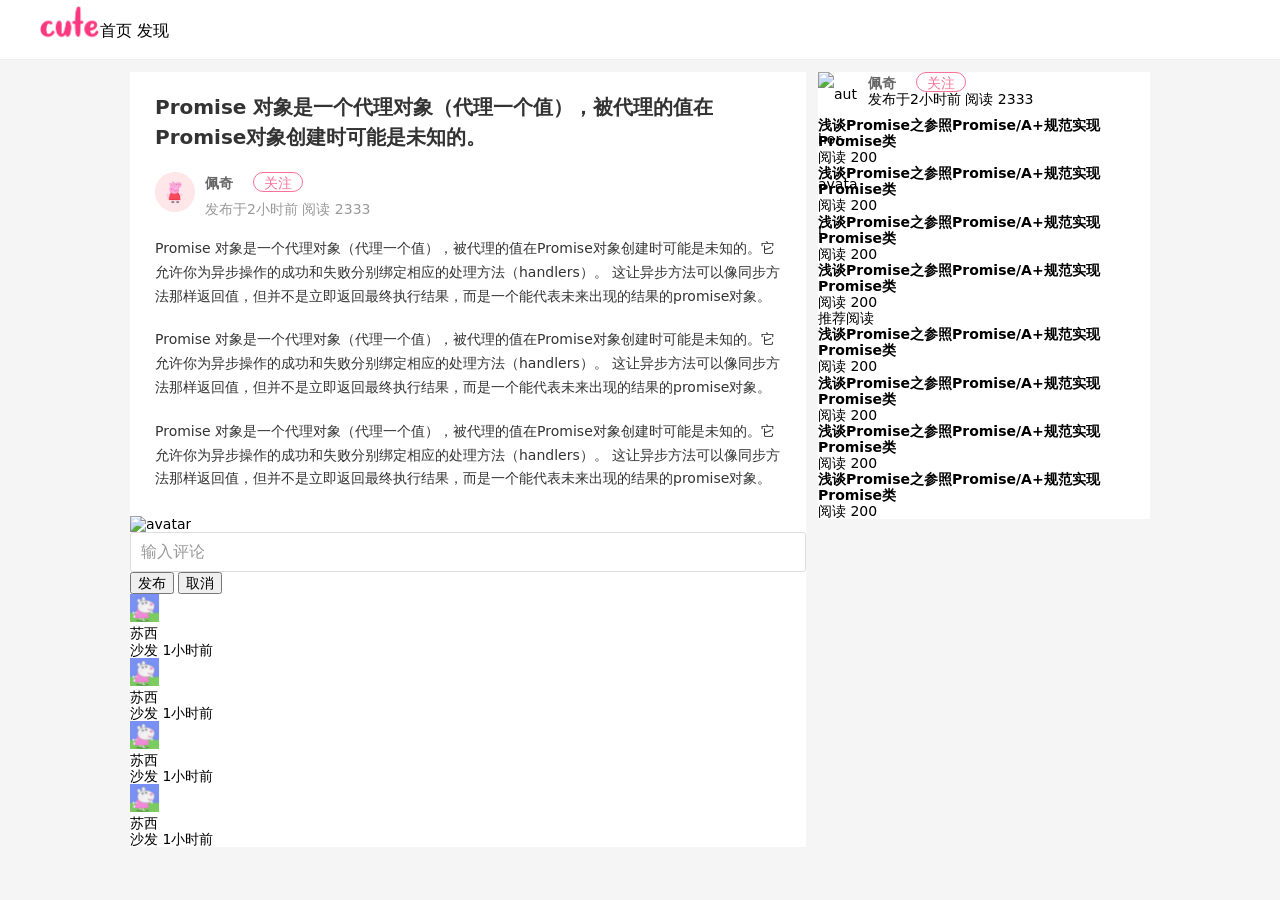
==== frontend/cute-blog-vanillajs/article.html @ 1e498a53 "feature: page article detail" ====
<!DOCTYPE html>
<html lang="zh-CN">

<head>
    <meta charset="UTF-8">
    <meta name="viewport" content="width=device-width, initial-scale=1.0">
    <title>文章详情</title>
    <link rel="stylesheet" href="./font/iconfont.css">
    <link rel="stylesheet" href="./styles/common/common.css">
    <link rel="stylesheet" href="./styles/common/normalize.css">
    <link rel="stylesheet" href="./styles/pages/article.css">
</head>

<body>
    <div class="page-wrapper page-article-detail">
        <div class="top-nav">
            <img class="logo" src="./images/logo.png" alt="logo">
            <div class="nav-wrapper">
                <div class="nav-item nav-item_active">首页</div>
                <div class="nav-item">发现</div>
            </div>
        </div>
        <div class="main-wrapper">
            <main class="section-main">
                <article class="section-wrapper section-article">
                    <h1 class="article-title">Promise 对象是一个代理对象（代理一个值），被代理的值在Promise对象创建时可能是未知的。</h1>
                    <div class="author-wrapper">
                        <div class="img-wrapper">
                            <img class="author-avatar" src="./images/avatar-peppa.png" alt="author-avatar">
                        </div>
                        <div class="info-wrapper">
                            <div class="row">
                                <span class="name">佩奇</span>
                                <button class="btn-follow">关注</button>
                            </div>
                            <div class="row row-time">
                                <span class="time">发布于2小时前</span>
                                <span class="read-num">阅读 2333</span>
                            </div>
                        </div>
                    </div>
                    <div class="article-content">
                        <p>Promise 对象是一个代理对象（代理一个值），被代理的值在Promise对象创建时可能是未知的。它允许你为异步操作的成功和失败分别绑定相应的处理方法（handlers）。
                            这让异步方法可以像同步方法那样返回值，但并不是立即返回最终执行结果，而是一个能代表未来出现的结果的promise对象。</p>
                        <p>Promise 对象是一个代理对象（代理一个值），被代理的值在Promise对象创建时可能是未知的。它允许你为异步操作的成功和失败分别绑定相应的处理方法（handlers）。
                            这让异步方法可以像同步方法那样返回值，但并不是立即返回最终执行结果，而是一个能代表未来出现的结果的promise对象。</p>
                        <p>Promise 对象是一个代理对象（代理一个值），被代理的值在Promise对象创建时可能是未知的。它允许你为异步操作的成功和失败分别绑定相应的处理方法（handlers）。
                            这让异步方法可以像同步方法那样返回值，但并不是立即返回最终执行结果，而是一个能代表未来出现的结果的promise对象。</p>
                    </div>
                </article>
                <div class="section-wrapper section-comment">
                    <div class="row">
                        <div class="avatar-wrapper">
                            <img src="" alt="avatar">
                        </div>
                        <input type="textarea" placeholder="输入评论">
                    </div>
                    <div class="row-btn">
                        <button class="cute-btn-small">发布</button>
                        <button class="cute-btn-small">取消</button>
                    </div>
                    <div class="comment-list">
                        <div class="comment-item">
                            <img src="./images/avatar-suxi.png" alt="avatar">
                            <div class="comment-main">
                                <div class="row row-name">苏西</div>
                                <div class="row row-time">沙发 1小时前</div>
                                <div class="row row-content"></div>
                            </div>
                        </div>
                        <div class="comment-item">
                            <img src="./images/avatar-suxi.png" alt="avatar">
                            <div class="comment-main">
                                <div class="row row-name">苏西</div>
                                <div class="row row-time">沙发 1小时前</div>
                                <div class="row row-content"></div>
                            </div>
                        </div>
                        <div class="comment-item">
                            <img src="./images/avatar-suxi.png" alt="avatar">
                            <div class="comment-main">
                                <div class="row row-name">苏西</div>
                                <div class="row row-time">沙发 1小时前</div>
                                <div class="row row-content"></div>
                            </div>
                        </div>
                        <div class="comment-item">
                            <img src="./images/avatar-suxi.png" alt="avatar">
                            <div class="comment-main">
                                <div class="row row-name">苏西</div>
                                <div class="row row-time">沙发 1小时前</div>
                                <div class="row row-content"></div>
                            </div>
                        </div>
                    </div>
                </div>
            </main>
            <aside class="my-aside">
                <div class="section-wrapper section-aside">
                    <div class="author-wrapper">
                        <div class="img-wrapper">
                            <img src="" alt="author-avatar">
                        </div>
                        <div class="info-wrapper">
                            <div class="row">
                                <span class="name">佩奇</span>
                                <button class="btn-follow">关注</button>
                            </div>
                            <div class="row">
                                <span class="time">发布于2小时前</span>
                                <span class="read-num">阅读 2333</span>
                            </div>
                        </div>
                    </div>
                    <div class="recommend-list">
                        <div class="recommend-item">
                            <h4>浅谈Promise之参照Promise/A+规范实现Promise类</h4>
                            <span>阅读 200</span>
                        </div>
                        <div class="recommend-item">
                            <h4>浅谈Promise之参照Promise/A+规范实现Promise类</h4>
                            <span>阅读 200</span>
                        </div>
                        <div class="recommend-item">
                            <h4>浅谈Promise之参照Promise/A+规范实现Promise类</h4>
                            <span>阅读 200</span>
                        </div>
                        <div class="recommend-item">
                            <h4>浅谈Promise之参照Promise/A+规范实现Promise类</h4>
                            <span>阅读 200</span>
                        </div>
                    </div>
                </div>
                <div class="section-wrapper section-aside">
                    <div class="section-title">推荐阅读</div>
                    <div class="recommend-list">
                        <div class="recommend-item">
                            <h4>浅谈Promise之参照Promise/A+规范实现Promise类</h4>
                            <span>阅读 200</span>
                        </div>
                        <div class="recommend-item">
                            <h4>浅谈Promise之参照Promise/A+规范实现Promise类</h4>
                            <span>阅读 200</span>
                        </div>
                        <div class="recommend-item">
                            <h4>浅谈Promise之参照Promise/A+规范实现Promise类</h4>
                            <span>阅读 200</span>
                        </div>
                        <div class="recommend-item">
                            <h4>浅谈Promise之参照Promise/A+规范实现Promise类</h4>
                            <span>阅读 200</span>
                        </div>
                    </div>
                </div>
            </aside>
        </div>
    </div>
</body>

</html>
---- frontend/cute-blog-vanillajs/font/iconfont.css ----
@font-face {font-family: "iconfont";
  src: url('iconfont.eot?t=1605889307815'); /* IE9 */
  src: url('iconfont.eot?t=1605889307815#iefix') format('embedded-opentype'), /* IE6-IE8 */
  url('[data-uri]') format('woff2'),
  url('iconfont.woff?t=1605889307815') format('woff'),
  url('iconfont.ttf?t=1605889307815') format('truetype'), /* chrome, firefox, opera, Safari, Android, iOS 4.2+ */
  url('iconfont.svg?t=1605889307815#iconfont') format('svg'); /* iOS 4.1- */
}

.iconfont {
  font-family: "iconfont" !important;
  font-size: 16px;
  font-style: normal;
  -webkit-font-smoothing: antialiased;
  -moz-osx-font-smoothing: grayscale;
}

.icon-auto:before {
  content: "\e6eb";
}

.icon-all:before {
  content: "\e6ef";
}

.icon-bussiness-man:before {
  content: "\e6f0";
}

.icon-component:before {
  content: "\e6f2";
}

.icon-code:before {
  content: "\e6f3";
}

.icon-copy:before {
  content: "\e6f4";
}

.icon-dollar:before {
  content: "\e6f5";
}

.icon-history:before {
  content: "\e6f8";
}

.icon-editor:before {
  content: "\e6f6";
}

.icon-data:before {
  content: "\e6f9";
}

.icon-gift:before {
  content: "\e6fa";
}

.icon-integral:before {
  content: "\e6fb";
}

.icon-nav-list:before {
  content: "\e6fd";
}

.icon-pic:before {
  content: "\e6ff";
}

.icon-Notvisible:before {
  content: "\e6fe";
}

.icon-play:before {
  content: "\e701";
}

.icon-rising:before {
  content: "\e703";
}

.icon-QRcode:before {
  content: "\e704";
}

.icon-rmb:before {
  content: "\e705";
}

.icon-similar-product:before {
  content: "\e707";
}

.icon-Exportservices:before {
  content: "\e702";
}

.icon-sendinquiry:before {
  content: "\e70d";
}

.icon-all-fill:before {
  content: "\e718";
}

.icon-favorites-fill:before {
  content: "\e721";
}

.icon-integral-fill:before {
  content: "\e726";
}

.icon-namecard-fill:before {
  content: "\e72a";
}

.icon-pic-fill:before {
  content: "\e72e";
}

.icon-play-fill:before {
  content: "\e72f";
}

.icon-prompt-fill:before {
  content: "\e730";
}

.icon-stop-fill:before {
  content: "\e738";
}

.icon-column:before {
  content: "\e741";
}

.icon-add-account:before {
  content: "\e742";
}

.icon-column1:before {
  content: "\e743";
}

.icon-add:before {
  content: "\e744";
}

.icon-agriculture:before {
  content: "\e745";
}

.icon-years:before {
  content: "\e746";
}

.icon-add-cart:before {
  content: "\e747";
}

.icon-arrow-right:before {
  content: "\e748";
}

.icon-arrow-left:before {
  content: "\e749";
}

.icon-apparel:before {
  content: "\e74a";
}

.icon-all1:before {
  content: "\e74b";
}

.icon-arrow-up:before {
  content: "\e74c";
}

.icon-ascending:before {
  content: "\e74d";
}

.icon-ashbin:before {
  content: "\e74e";
}

.icon-atm:before {
  content: "\e74f";
}

.icon-bad:before {
  content: "\e750";
}

.icon-attachent:before {
  content: "\e751";
}

.icon-browse:before {
  content: "\e752";
}

.icon-beauty:before {
  content: "\e753";
}

.icon-atm-away:before {
  content: "\e754";
}

.icon-assessed-badge:before {
  content: "\e755";
}

.icon-auto1:before {
  content: "\e756";
}

.icon-bags:before {
  content: "\e757";
}

.icon-calendar:before {
  content: "\e758";
}

.icon-cart-full:before {
  content: "\e759";
}

.icon-calculator:before {
  content: "\e75a";
}

.icon-cameraswitching:before {
  content: "\e75b";
}

.icon-cecurity-protection:before {
  content: "\e75c";
}

.icon-category:before {
  content: "\e75d";
}

.icon-close:before {
  content: "\e75e";
}

.icon-certified-supplier:before {
  content: "\e75f";
}

.icon-cart-Empty:before {
  content: "\e760";
}

.icon-code1:before {
  content: "\e761";
}

.icon-color:before {
  content: "\e762";
}

.icon-conditions:before {
  content: "\e763";
}

.icon-confirm:before {
  content: "\e764";
}

.icon-company:before {
  content: "\e765";
}

.icon-ali-clould:before {
  content: "\e766";
}

.icon-copy1:before {
  content: "\e767";
}

.icon-credit-level:before {
  content: "\e768";
}

.icon-coupons:before {
  content: "\e769";
}

.icon-connections:before {
  content: "\e76a";
}

.icon-cry:before {
  content: "\e76b";
}

.icon-costoms-alearance:before {
  content: "\e76c";
}

.icon-clock:before {
  content: "\e76d";
}

.icon-CurrencyConverter:before {
  content: "\e76e";
}

.icon-cut:before {
  content: "\e76f";
}

.icon-data1:before {
  content: "\e770";
}

.icon-Customermanagement:before {
  content: "\e771";
}

.icon-descending:before {
  content: "\e772";
}

.icon-double-arro-right:before {
  content: "\e773";
}

.icon-customization:before {
  content: "\e774";
}

.icon-double-arrow-left:before {
  content: "\e775";
}

.icon-discount:before {
  content: "\e776";
}

.icon-download:before {
  content: "\e777";
}

.icon-dollar1:before {
  content: "\e778";
}

.icon-default-template:before {
  content: "\e779";
}

.icon-editor1:before {
  content: "\e77a";
}

.icon-eletrical:before {
  content: "\e77b";
}

.icon-electronics:before {
  content: "\e77c";
}

.icon-etrical-equipm:before {
  content: "\e77d";
}

.icon-ellipsis:before {
  content: "\e77e";
}

.icon-email:before {
  content: "\e77f";
}

.icon-falling:before {
  content: "\e780";
}

.icon-earth:before {
  content: "\e781";
}

.icon-filter:before {
  content: "\e782";
}

.icon-furniture:before {
  content: "\e783";
}

.icon-folder:before {
  content: "\e784";
}

.icon-feeds:before {
  content: "\e785";
}

.icon-history1:before {
  content: "\e786";
}

.icon-hardware:before {
  content: "\e787";
}

.icon-help:before {
  content: "\e788";
}

.icon-good:before {
  content: "\e789";
}

.icon-Householdappliances:before {
  content: "\e78a";
}

.icon-gift1:before {
  content: "\e78b";
}

.icon-form:before {
  content: "\e78c";
}

.icon-image-text:before {
  content: "\e78d";
}

.icon-hot:before {
  content: "\e78e";
}

.icon-inspection:before {
  content: "\e78f";
}

.icon-leftbutton:before {
  content: "\e790";
}

.icon-jewelry:before {
  content: "\e791";
}

.icon-ipad:before {
  content: "\e792";
}

.icon-leftarrow:before {
  content: "\e793";
}

.icon-integral1:before {
  content: "\e794";
}

.icon-kitchen:before {
  content: "\e795";
}

.icon-inquiry-template:before {
  content: "\e796";
}

.icon-link:before {
  content: "\e797";
}

.icon-libra:before {
  content: "\e798";
}

.icon-loading:before {
  content: "\e799";
}

.icon-listing-content:before {
  content: "\e79a";
}

.icon-lights:before {
  content: "\e79b";
}

.icon-logistics-icon:before {
  content: "\e79c";
}

.icon-messagecenter:before {
  content: "\e79d";
}

.icon-mobile-phone:before {
  content: "\e79e";
}

.icon-manage-order:before {
  content: "\e79f";
}

.icon-move:before {
  content: "\e7a0";
}

.icon-Moneymanagement:before {
  content: "\e7a1";
}

.icon-namecard:before {
  content: "\e7a2";
}

.icon-map:before {
  content: "\e7a3";
}

.icon-Newuserzone:before {
  content: "\e7a4";
}

.icon-multi-language:before {
  content: "\e7a5";
}

.icon-office:before {
  content: "\e7a6";
}

.icon-notice:before {
  content: "\e7a7";
}

.icon-ontimeshipment:before {
  content: "\e7a8";
}

.icon-office-supplies:before {
  content: "\e7a9";
}

.icon-password:before {
  content: "\e7aa";
}

.icon-Notvisible1:before {
  content: "\e7ab";
}

.icon-operation:before {
  content: "\e7ac";
}

.icon-packaging:before {
  content: "\e7ad";
}

.icon-online-tracking:before {
  content: "\e7ae";
}

.icon-packing-labeling:before {
  content: "\e7af";
}

.icon-phone:before {
  content: "\e7b0";
}

.icon-pic1:before {
  content: "\e7b1";
}

.icon-pin:before {
  content: "\e7b2";
}

.icon-play1:before {
  content: "\e7b3";
}

.icon-logistic-logo:before {
  content: "\e7b4";
}

.icon-print:before {
  content: "\e7b5";
}

.icon-product:before {
  content: "\e7b6";
}

.icon-machinery:before {
  content: "\e7b7";
}

.icon-process:before {
  content: "\e7b8";
}

.icon-prompt:before {
  content: "\e7b9";
}

.icon-QRcode1:before {
  content: "\e7ba";
}

.icon-reeor:before {
  content: "\e7bb";
}

.icon-reduce:before {
  content: "\e7bc";
}

.icon-Non-staplefood:before {
  content: "\e7bd";
}

.icon-rejected-order:before {
  content: "\e7be";
}

.icon-resonserate:before {
  content: "\e7bf";
}

.icon-remind:before {
  content: "\e7c0";
}

.icon-responsetime:before {
  content: "\e7c1";
}

.icon-return:before {
  content: "\e7c2";
}

.icon-paylater:before {
  content: "\e7c3";
}

.icon-rising1:before {
  content: "\e7c4";
}

.icon-Rightarrow:before {
  content: "\e7c5";
}

.icon-rmb1:before {
  content: "\e7c6";
}

.icon-RFQ-logo:before {
  content: "\e7c7";
}

.icon-save:before {
  content: "\e7c8";
}

.icon-scanning:before {
  content: "\e7c9";
}

.icon-security:before {
  content: "\e7ca";
}

.icon-salescenter:before {
  content: "\e7cb";
}

.icon-seleted:before {
  content: "\e7cc";
}

.icon-searchcart:before {
  content: "\e7cd";
}

.icon-raw:before {
  content: "\e7ce";
}

.icon-service:before {
  content: "\e7cf";
}

.icon-share:before {
  content: "\e7d0";
}

.icon-signboard:before {
  content: "\e7d1";
}

.icon-shuffling-banner:before {
  content: "\e7d2";
}

.icon-Rightbutton:before {
  content: "\e7d3";
}

.icon-sorting:before {
  content: "\e7d4";
}

.icon-sound-Mute:before {
  content: "\e7d5";
}

.icon-Similarproducts:before {
  content: "\e7d6";
}

.icon-sound-filling:before {
  content: "\e7d7";
}

.icon-suggest:before {
  content: "\e7d8";
}

.icon-stop:before {
  content: "\e7d9";
}

.icon-success:before {
  content: "\e7da";
}

.icon-supplier-features:before {
  content: "\e7db";
}

.icon-switch:before {
  content: "\e7dc";
}

.icon-survey:before {
  content: "\e7dd";
}

.icon-template:before {
  content: "\e7de";
}

.icon-text:before {
  content: "\e7df";
}

.icon-suspended:before {
  content: "\e7e0";
}

.icon-task-management:before {
  content: "\e7e1";
}

.icon-tool:before {
  content: "\e7e2";
}

.icon-Top:before {
  content: "\e7e3";
}

.icon-smile:before {
  content: "\e7e4";
}

.icon-textile-products:before {
  content: "\e7e5";
}

.icon-tradealert:before {
  content: "\e7e6";
}

.icon-topsales:before {
  content: "\e7e7";
}

.icon-tradingvolume:before {
  content: "\e7e8";
}

.icon-training:before {
  content: "\e7e9";
}

.icon-upload:before {
  content: "\e7ea";
}

.icon-RFQ-word:before {
  content: "\e7eb";
}

.icon-viewlarger:before {
  content: "\e7ec";
}

.icon-viewgallery:before {
  content: "\e7ed";
}

.icon-vehivles:before {
  content: "\e7ee";
}

.icon-trust:before {
  content: "\e7ef";
}

.icon-warning:before {
  content: "\e7f0";
}

.icon-warehouse:before {
  content: "\e7f1";
}

.icon-shoes:before {
  content: "\e7f2";
}

.icon-video:before {
  content: "\e7f3";
}

.icon-viewlist:before {
  content: "\e7f4";
}

.icon-set:before {
  content: "\e7f5";
}

.icon-store:before {
  content: "\e7f6";
}

.icon-tool-hardware:before {
  content: "\e7f7";
}

.icon-vs:before {
  content: "\e7f8";
}

.icon-toy:before {
  content: "\e7f9";
}

.icon-sport:before {
  content: "\e7fa";
}

.icon-creditcard:before {
  content: "\e7fb";
}

.icon-contacts:before {
  content: "\e7fc";
}

.icon-checkstand:before {
  content: "\e7fd";
}

.icon-aviation:before {
  content: "\e7fe";
}

.icon-Daytimemode:before {
  content: "\e7ff";
}

.icon-infantmom:before {
  content: "\e800";
}

.icon-discounts:before {
  content: "\e801";
}

.icon-invoice:before {
  content: "\e802";
}

.icon-insurance:before {
  content: "\e803";
}

.icon-nightmode:before {
  content: "\e804";
}

.icon-usercenter:before {
  content: "\e805";
}

.icon-unlock:before {
  content: "\e806";
}

.icon-vip:before {
  content: "\e807";
}

.icon-wallet:before {
  content: "\e808";
}

.icon-landtransportation:before {
  content: "\e809";
}

.icon-voice:before {
  content: "\e80a";
}

.icon-exchangerate:before {
  content: "\e80b";
}

.icon-contacts-fill:before {
  content: "\e80c";
}

.icon-add-account1:before {
  content: "\e80d";
}

.icon-years-fill:before {
  content: "\e80e";
}

.icon-add-cart-fill:before {
  content: "\e80f";
}

.icon-add-fill:before {
  content: "\e810";
}

.icon-all-fill1:before {
  content: "\e811";
}

.icon-ashbin-fill:before {
  content: "\e812";
}

.icon-calendar-fill:before {
  content: "\e813";
}

.icon-bad-fill:before {
  content: "\e814";
}

.icon-bussiness-man-fill:before {
  content: "\e815";
}

.icon-atm-fill:before {
  content: "\e816";
}

.icon-cart-full-fill:before {
  content: "\e817";
}

.icon-cart-Empty-fill:before {
  content: "\e818";
}

.icon-cameraswitching-fill:before {
  content: "\e819";
}

.icon-atm-away-fill:before {
  content: "\e81a";
}

.icon-certified-supplier-fill:before {
  content: "\e81b";
}

.icon-calculator-fill:before {
  content: "\e81c";
}

.icon-clock-fill:before {
  content: "\e81d";
}

.icon-ali-clould-fill:before {
  content: "\e81e";
}

.icon-color-fill:before {
  content: "\e81f";
}

.icon-coupons-fill:before {
  content: "\e820";
}

.icon-cecurity-protection-fill:before {
  content: "\e821";
}

.icon-credit-level-fill:before {
  content: "\e822";
}

.icon-default-template-fill:before {
  content: "\e823";
}

.icon-CurrencyConverter-fill:before {
  content: "\e824";
}

.icon-Customermanagement-fill:before {
  content: "\e825";
}

.icon-discounts-fill:before {
  content: "\e826";
}

.icon-Daytimemode-fill:before {
  content: "\e827";
}

.icon-exl-fill:before {
  content: "\e828";
}

.icon-cry-fill:before {
  content: "\e829";
}

.icon-email-fill:before {
  content: "\e82a";
}

.icon-filter-fill:before {
  content: "\e82b";
}

.icon-folder-fill:before {
  content: "\e82c";
}

.icon-feeds-fill:before {
  content: "\e82d";
}

.icon-gold-supplie-fill:before {
  content: "\e82e";
}

.icon-form-fill:before {
  content: "\e82f";
}

.icon-camera-fill:before {
  content: "\e830";
}

.icon-good-fill:before {
  content: "\e831";
}

.icon-image-text-fill:before {
  content: "\e832";
}

.icon-inspection-fill:before {
  content: "\e833";
}

.icon-hot-fill:before {
  content: "\e834";
}

.icon-company-fill:before {
  content: "\e835";
}

.icon-discount-fill:before {
  content: "\e836";
}

.icon-insurance-fill:before {
  content: "\e837";
}

.icon-inquiry-template-fill:before {
  content: "\e838";
}

.icon-leftbutton-fill:before {
  content: "\e839";
}

.icon-integral-fill1:before {
  content: "\e83a";
}

.icon-help1:before {
  content: "\e83b";
}

.icon-listing-content-fill:before {
  content: "\e83c";
}

.icon-logistic-logo-fill:before {
  content: "\e83d";
}

.icon-Moneymanagement-fill:before {
  content: "\e83e";
}

.icon-manage-order-fill:before {
  content: "\e83f";
}

.icon-multi-language-fill:before {
  content: "\e840";
}

.icon-logistics-icon-fill:before {
  content: "\e841";
}

.icon-Newuserzone-fill:before {
  content: "\e842";
}

.icon-nightmode-fill:before {
  content: "\e843";
}

.icon-office-supplies-fill:before {
  content: "\e844";
}

.icon-notice-fill:before {
  content: "\e845";
}

.icon-mute:before {
  content: "\e846";
}

.icon-order-fill:before {
  content: "\e847";
}

.icon-password1:before {
  content: "\e848";
}

.icon-map1:before {
  content: "\e849";
}

.icon-paylater-fill:before {
  content: "\e84a";
}

.icon-phone-fill:before {
  content: "\e84b";
}

.icon-online-tracking-fill:before {
  content: "\e84c";
}

.icon-play-fill1:before {
  content: "\e84d";
}

.icon-pdf-fill:before {
  content: "\e84e";
}

.icon-phone1:before {
  content: "\e84f";
}

.icon-pin-fill:before {
  content: "\e850";
}

.icon-product-fill:before {
  content: "\e851";
}

.icon-rankinglist-fill:before {
  content: "\e852";
}

.icon-reduce-fill:before {
  content: "\e853";
}

.icon-reeor-fill:before {
  content: "\e854";
}

.icon-pic-fill1:before {
  content: "\e855";
}

.icon-rankinglist:before {
  content: "\e856";
}

.icon-product1:before {
  content: "\e857";
}

.icon-prompt-fill1:before {
  content: "\e858";
}

.icon-resonserate-fill:before {
  content: "\e859";
}

.icon-remind-fill:before {
  content: "\e85a";
}

.icon-Rightbutton-fill:before {
  content: "\e85b";
}

.icon-RFQ-logo-fill:before {
  content: "\e85c";
}

.icon-RFQ-word-fill:before {
  content: "\e85d";
}

.icon-searchcart-fill:before {
  content: "\e85e";
}

.icon-salescenter-fill:before {
  content: "\e85f";
}

.icon-save-fill:before {
  content: "\e860";
}

.icon-security-fill:before {
  content: "\e861";
}

.icon-Similarproducts-fill:before {
  content: "\e862";
}

.icon-signboard-fill:before {
  content: "\e863";
}

.icon-service-fill:before {
  content: "\e864";
}

.icon-shuffling-banner-fill:before {
  content: "\e865";
}

.icon-supplier-features-fill:before {
  content: "\e866";
}

.icon-store-fill:before {
  content: "\e867";
}

.icon-smile-fill:before {
  content: "\e868";
}

.icon-success-fill:before {
  content: "\e869";
}

.icon-sound-filling-fill:before {
  content: "\e86a";
}

.icon-sound-Mute1:before {
  content: "\e86b";
}

.icon-suspended-fill:before {
  content: "\e86c";
}

.icon-tool-fill:before {
  content: "\e86d";
}

.icon-task-management-fill:before {
  content: "\e86e";
}

.icon-unlock-fill:before {
  content: "\e86f";
}

.icon-trust-fill:before {
  content: "\e870";
}

.icon-vip-fill:before {
  content: "\e871";
}

.icon-set1:before {
  content: "\e872";
}

.icon-Top-fill:before {
  content: "\e873";
}

.icon-viewlarger1:before {
  content: "\e874";
}

.icon-voice-fill:before {
  content: "\e875";
}

.icon-warning-fill:before {
  content: "\e876";
}

.icon-warehouse-fill:before {
  content: "\e877";
}

.icon-zip-fill:before {
  content: "\e878";
}

.icon-trade-assurance-fill:before {
  content: "\e879";
}

.icon-vs-fill:before {
  content: "\e87a";
}

.icon-video1:before {
  content: "\e87b";
}

.icon-template-fill:before {
  content: "\e87c";
}

.icon-wallet1:before {
  content: "\e87d";
}

.icon-training1:before {
  content: "\e87e";
}

.icon-packing-labeling-fill:before {
  content: "\e87f";
}

.icon-Exportservices-fill:before {
  content: "\e880";
}

.icon-brand-fill:before {
  content: "\e881";
}

.icon-collection:before {
  content: "\e882";
}

.icon-consumption-fill:before {
  content: "\e883";
}

.icon-collection-fill:before {
  content: "\e884";
}

.icon-brand:before {
  content: "\e885";
}

.icon-rejected-order-fill:before {
  content: "\e886";
}

.icon-homepage-ads-fill:before {
  content: "\e887";
}

.icon-homepage-ads:before {
  content: "\e888";
}

.icon-scenes-fill:before {
  content: "\e889";
}

.icon-scenes:before {
  content: "\e88a";
}

.icon-similar-product-fill:before {
  content: "\e88b";
}

.icon-topraning-fill:before {
  content: "\e88c";
}

.icon-consumption:before {
  content: "\e88d";
}

.icon-topraning:before {
  content: "\e88e";
}

.icon-gold-supplier:before {
  content: "\e88f";
}

.icon-messagecenter-fill:before {
  content: "\e890";
}

.icon-quick:before {
  content: "\e891";
}

.icon-writing:before {
  content: "\e892";
}

.icon-docjpge-fill:before {
  content: "\e893";
}

.icon-jpge-fill:before {
  content: "\e894";
}

.icon-gifjpge-fill:before {
  content: "\e895";
}

.icon-bmpjpge-fill:before {
  content: "\e896";
}

.icon-tifjpge-fill:before {
  content: "\e897";
}

.icon-pngjpge-fill:before {
  content: "\e898";
}

.icon-Hometextile:before {
  content: "\e899";
}

.icon-home:before {
  content: "\e89a";
}

.icon-sendinquiry-fill:before {
  content: "\e89b";
}

.icon-comments-fill:before {
  content: "\e89c";
}

.icon-account-fill:before {
  content: "\e89d";
}

.icon-feed-logo-fill:before {
  content: "\e89e";
}

.icon-feed-logo:before {
  content: "\e89f";
}

.icon-home-fill:before {
  content: "\e8a0";
}

.icon-add-select:before {
  content: "\e8a1";
}

.icon-sami-select:before {
  content: "\e8a2";
}

.icon-camera:before {
  content: "\e8a3";
}

.icon-arrow-down:before {
  content: "\e8a4";
}

.icon-account:before {
  content: "\e8a5";
}

.icon-comments:before {
  content: "\e8a6";
}

.icon-cart-Empty1:before {
  content: "\e8a7";
}

.icon-favorites:before {
  content: "\e8a8";
}

.icon-order:before {
  content: "\e8a9";
}

.icon-search:before {
  content: "\e8aa";
}

.icon-trade-assurance:before {
  content: "\e8ab";
}

.icon-usercenter1:before {
  content: "\e8ac";
}

.icon-tradingdata:before {
  content: "\e8ad";
}

.icon-microphone:before {
  content: "\e8ae";
}

.icon-txt:before {
  content: "\e8af";
}

.icon-xlsx:before {
  content: "\e8b0";
}

.icon-banzhengfuwu:before {
  content: "\e8b1";
}

.icon-cangku:before {
  content: "\e8b2";
}

.icon-daibancaishui:before {
  content: "\e8b3";
}

.icon-jizhuangxiang:before {
  content: "\e8b4";
}

.icon-jiaobiao:before {
  content: "\e8b5";
}

.icon-kehupandian:before {
  content: "\e8b6";
}

.icon-dongtai:before {
  content: "\e8b7";
}

.icon-daikuan:before {
  content: "\e8b8";
}

.icon-shengyijing:before {
  content: "\e8b9";
}

.icon-jiehui:before {
  content: "\e8ba";
}

.icon-fencengpeizhi:before {
  content: "\e8bb";
}

.icon-shenqingjilu:before {
  content: "\e8bc";
}

.icon-shangchuanbeiandanzheng:before {
  content: "\e8bd";
}

.icon-shangchuan:before {
  content: "\e8be";
}

.icon-kehuquanyi:before {
  content: "\e8bf";
}

.icon-suoxiao:before {
  content: "\e8c0";
}

.icon-quanyipeizhi:before {
  content: "\e8c1";
}

.icon-shuangshen:before {
  content: "\e8c2";
}

.icon-tongguan:before {
  content: "\e8c3";
}

.icon-tuishui:before {
  content: "\e8c4";
}

.icon-tongguanshuju:before {
  content: "\e8c5";
}

.icon-kuaidiwuliu:before {
  content: "\e8c6";
}

.icon-wuliuchanpin:before {
  content: "\e8c7";
}

.icon-waihuishuju:before {
  content: "\e8c8";
}

.icon-xinxibar_shouji:before {
  content: "\e8c9";
}

.icon-xinwaizongyewu:before {
  content: "\e8ca";
}

.icon-wuliudingdan:before {
  content: "\e8cb";
}

.icon-zhongjianren:before {
  content: "\e8cc";
}

.icon-xinxibar_zhanghu:before {
  content: "\e8cd";
}

.icon-yidatong:before {
  content: "\e8ce";
}

.icon-zhuanyequanwei:before {
  content: "\e8cf";
}

.icon-zhanghucaozuo:before {
  content: "\e8d0";
}

.icon-xuanzhuandu:before {
  content: "\e8d1";
}

.icon-tuishuirongzi:before {
  content: "\e8d2";
}

.icon-AddProducts:before {
  content: "\e8d3";
}

.icon-ziyingyewu:before {
  content: "\e8d4";
}

.icon-addcell:before {
  content: "\e8d5";
}

.icon-background-color:before {
  content: "\e8d6";
}

.icon-cascades:before {
  content: "\e8d7";
}

.icon-beijing:before {
  content: "\e8d8";
}

.icon-bold:before {
  content: "\e8d9";
}

.icon-zijin:before {
  content: "\e8da";
}

.icon-eraser:before {
  content: "\e8db";
}

.icon-centeralignment:before {
  content: "\e8dc";
}

.icon-click:before {
  content: "\e8dd";
}

.icon-aspjiesuan:before {
  content: "\e8de";
}

.icon-flag:before {
  content: "\e8df";
}

.icon-falg-fill:before {
  content: "\e8e0";
}

.icon-Fee:before {
  content: "\e8e1";
}

.icon-filling:before {
  content: "\e8e2";
}

.icon-Foreigncurrency:before {
  content: "\e8e3";
}

.icon-guanliyuan:before {
  content: "\e8e4";
}
---- frontend/cute-blog-vanillajs/styles/common/common.css ----
html {
  background: #f5f5f5;
  font-family: -apple-system,system-ui,Segoe UI,Roboto,Ubuntu,Cantarell,Noto Sans,sans-serif,BlinkMacSystemFont,Helvetica Neue,PingFang SC,Hiragino Sans GB,Microsoft YaHei,Arial;
  word-break: break-word;
  text-rendering: optimizeLegibility;
}

.section-wrapper {
  background: #fff;
}

/* 顶部导航栏 */
.top-nav {
  height: 60px;
  line-height: 60px;
  background: #fff;
  border-bottom: 1px solid #eee;
}

.top-nav .logo {
  position: absolute;
  width: 60px;
  height: 49px;
  margin-left: 40px;
}

.nav-wrapper {
  /* display: inline-block; */
  width: 1080px;
  margin: auto;
  vertical-align: top;
}

.nav-item {
  display: inline-block;
  vertical-align: middle;
}

input {
  border-radius: 3px;
  border: 1px solid #dddddd;
  width: 100%;
  height: 40px;
  line-height: 40px;
  color: #fb7299;
  padding-left: 10px;
  padding-right: 10px;
  outline: none;
}

input:focus {
  border-color: #fb7299;
}

::-webkit-input-placeholder {
  /* WebKit browsers */
  color: #999;
  font-size: 16px;
}

::-moz-placeholder {
  /* Mozilla Firefox 19+ */
  color: #999;
  font-size: 16px;
}

:-ms-input-placeholder {
  /* Internet Explorer 10+ */
  color: #999;
  font-size: 16px;
}

.cute-btn {
  height: 40px;
  line-height: 40px;
  border: none;
  border-radius: 3px;
  background: #fb7299;
  color: #fff;
  outline: none;
  cursor: pointer;
  /* box-shadow: 0 2px 10px 0 #e65c83; */
  box-shadow: 1px 2px 1px 2px #e65c83;
}

.cute-btn:active {
  /* background: #e65c83; */
  transform: translateY(1px);
}

a {
  color: inherit;
  text-decoration: none;
}

a:visited {
  color: inherit;
}
---- frontend/cute-blog-vanillajs/styles/pages/article.css ----
.main-wrapper {
  width: 1020px;
  margin: auto;
  font-size: 0;
  margin-top: 12px;
  /* 消除由回车键带来的3像素间距  （是3像素还是几像素来着，记不清 = =） */
}

.section-main {
  display: inline-block;
  width: 676px;
  font-size: 14px;
  vertical-align: top;
}

.my-aside {
  display: inline-block;
  width: 332px;
  margin-left: 12px;
  font-size: 14px;
  vertical-align: top;
}

.section-article {
  padding: 20px 25px 25px 25px;
}

.article-title {
  font-size: 20px;
  color: #333;
  line-height: 1.5;
  margin-bottom: 20px;
}

/* 知识点：左边固定，右边填满剩余的空间 */
/* 知识点：垂直居中 */
.author-wrapper {
  height: 45px;
  line-height: 45px;
}
.img-wrapper {
  float: left;
  width: 40px;
  height: 40px;
  border-radius: 50%;
  vertical-align: middle;
}

.author-avatar {
  width: 100%;
  height: 100%;
  border-radius: 50%;
}

.info-wrapper {
  overflow: hidden;
  padding-left: 10px;
  line-height: 1;
  vertical-align: middle;
}

.info-wrapper .name {
  font-size: 14px;
  font-weight: bold;
  color: #666;
}

.btn-follow {
  height: 20px;
  line-height: 20px;
  width: auto;
  padding: 0 10px;
  border: 1px solid #fa7199;
  color: #fa7199;
  background: #fff;
  border-radius: 10px;
  margin-left: 16px;
}

.info-wrapper .row-time {
  color: #999;
  margin-top: 10px;
}

.article-content {
  margin-top: 20px;
}

.article-content p{
    font-size: 14px;
    color: #333;
    line-height: 1.7;
    margin-top: 20px;
}
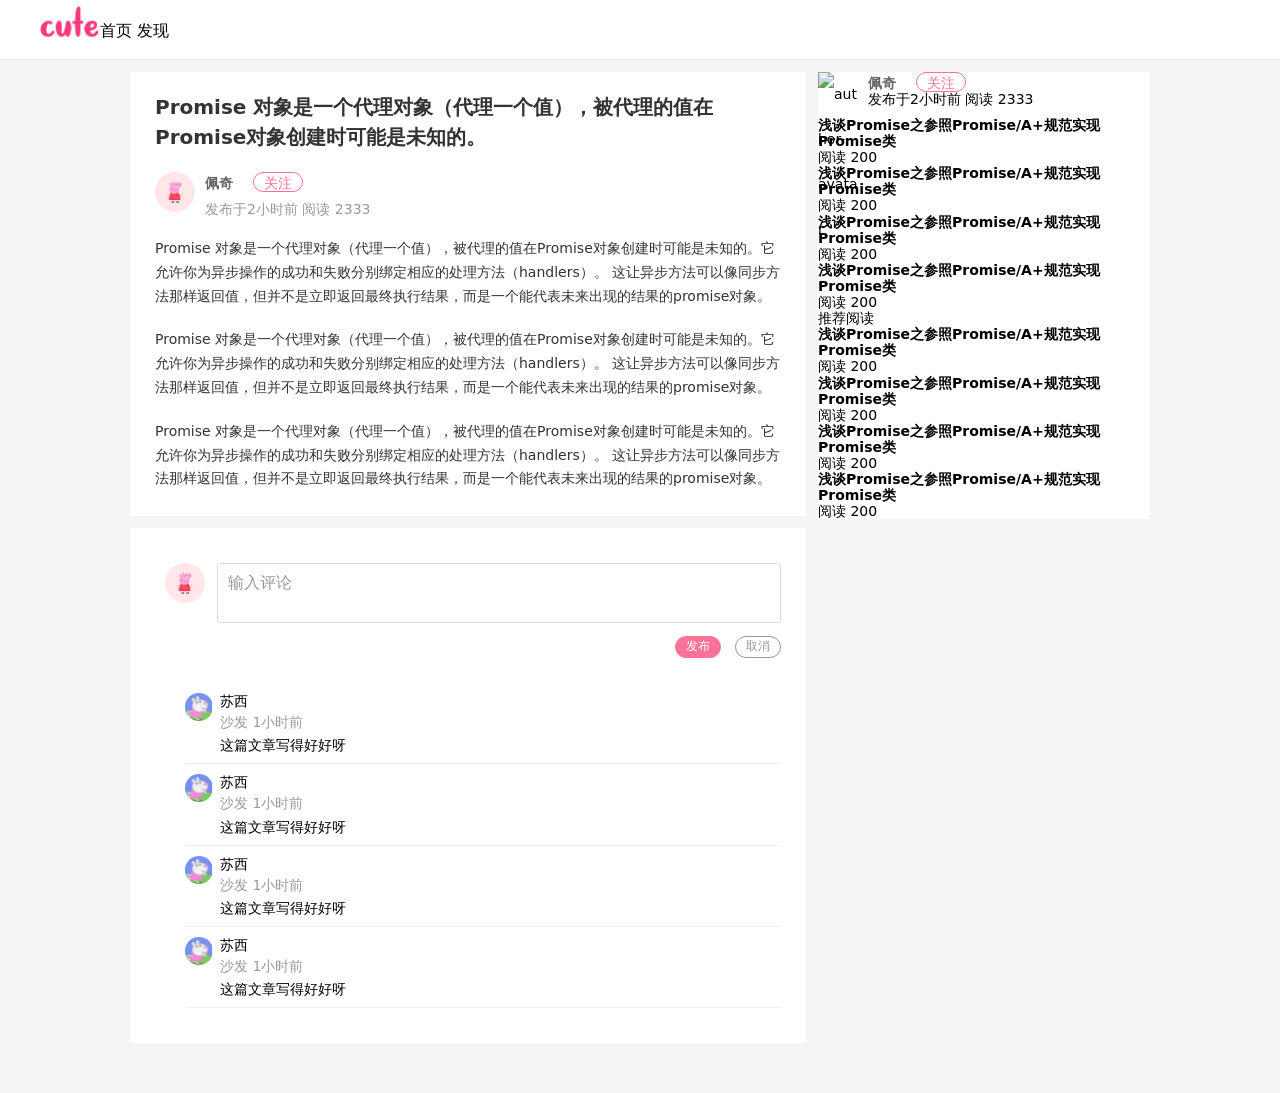
==== commit 93c5c79f: "feature: 评论列表样式" ====
--- a/frontend/cute-blog-vanillajs/article.html
+++ b/frontend/cute-blog-vanillajs/article.html
@@ -51,45 +51,47 @@
                 <div class="section-wrapper section-comment">
                     <div class="row">
                         <div class="avatar-wrapper">
-                            <img src="" alt="avatar">
+                            <img src="./images/avatar-peppa.png" alt="avatar">
                         </div>
-                        <input type="textarea" placeholder="输入评论">
+                        <div class="comment-input-wrapper">
+                            <textarea class="input-comment" placeholder="输入评论" rows="20"></textarea>
+                        </div>
                     </div>
                     <div class="row-btn">
                         <button class="cute-btn-small">发布</button>
-                        <button class="cute-btn-small">取消</button>
+                        <button class="btn-cancel cute-btn-small cute-btn-gray cute-btn-gray-plain">取消</button>
                     </div>
                     <div class="comment-list">
                         <div class="comment-item">
-                            <img src="./images/avatar-suxi.png" alt="avatar">
+                            <img class="comment-avatar" src="./images/avatar-suxi.png" alt="avatar">
                             <div class="comment-main">
                                 <div class="row row-name">苏西</div>
                                 <div class="row row-time">沙发 1小时前</div>
-                                <div class="row row-content"></div>
+                                <div class="row row-content">这篇文章写得好好呀</div>
                             </div>
                         </div>
                         <div class="comment-item">
-                            <img src="./images/avatar-suxi.png" alt="avatar">
+                            <img class="comment-avatar" src="./images/avatar-suxi.png" alt="avatar">
                             <div class="comment-main">
                                 <div class="row row-name">苏西</div>
                                 <div class="row row-time">沙发 1小时前</div>
-                                <div class="row row-content"></div>
+                                <div class="row row-content">这篇文章写得好好呀</div>
                             </div>
                         </div>
                         <div class="comment-item">
-                            <img src="./images/avatar-suxi.png" alt="avatar">
+                            <img class="comment-avatar" src="./images/avatar-suxi.png" alt="avatar">
                             <div class="comment-main">
                                 <div class="row row-name">苏西</div>
                                 <div class="row row-time">沙发 1小时前</div>
-                                <div class="row row-content"></div>
+                                <div class="row row-content">这篇文章写得好好呀</div>
                             </div>
                         </div>
                         <div class="comment-item">
-                            <img src="./images/avatar-suxi.png" alt="avatar">
+                            <img class="comment-avatar" src="./images/avatar-suxi.png" alt="avatar">
                             <div class="comment-main">
                                 <div class="row row-name">苏西</div>
                                 <div class="row row-time">沙发 1小时前</div>
-                                <div class="row row-content"></div>
+                                <div class="row row-content">这篇文章写得好好呀</div>
                             </div>
                         </div>
                     </div>
--- a/frontend/cute-blog-vanillajs/styles/common/common.css
+++ b/frontend/cute-blog-vanillajs/styles/common/common.css
@@ -1,8 +1,14 @@
 html {
   background: #f5f5f5;
-  font-family: -apple-system,system-ui,Segoe UI,Roboto,Ubuntu,Cantarell,Noto Sans,sans-serif,BlinkMacSystemFont,Helvetica Neue,PingFang SC,Hiragino Sans GB,Microsoft YaHei,Arial;
+  font-family: -apple-system, system-ui, Segoe UI, Roboto, Ubuntu, Cantarell,
+    Noto Sans, sans-serif, BlinkMacSystemFont, Helvetica Neue, PingFang SC,
+    Hiragino Sans GB, Microsoft YaHei, Arial;
   word-break: break-word;
   text-rendering: optimizeLegibility;
+}
+
+.page-wrapper {
+  padding-bottom: 50px;
 }
 
 .section-wrapper {
@@ -36,7 +42,8 @@
   vertical-align: middle;
 }
 
-input {
+input,
+textarea {
   border-radius: 3px;
   border: 1px solid #dddddd;
   width: 100%;
@@ -48,7 +55,8 @@
   outline: none;
 }
 
-input:focus {
+input:focus,
+textarea:focus {
   border-color: #fb7299;
 }
 
--- a/frontend/cute-blog-vanillajs/styles/pages/article.css
+++ b/frontend/cute-blog-vanillajs/styles/pages/article.css
@@ -21,6 +21,7 @@
   vertical-align: top;
 }
 
+/* 文章 */
 .section-article {
   padding: 20px 25px 25px 25px;
 }
@@ -86,9 +87,96 @@
   margin-top: 20px;
 }
 
-.article-content p{
-    font-size: 14px;
-    color: #333;
-    line-height: 1.7;
-    margin-top: 20px;
+.article-content p {
+  font-size: 14px;
+  color: #333;
+  line-height: 1.7;
+  margin-top: 20px;
 }
+
+/* 评论 */
+.section-comment {
+  margin-top: 12px;
+  padding: 35px 25px 35px 35px;
+}
+
+.avatar-wrapper {
+  float: left;
+  width: 40px;
+  height: 40px;
+}
+
+.avatar-wrapper img {
+  width: 100%;
+  height: 100%;
+  border-radius: 50%;
+}
+
+.comment-input-wrapper {
+  overflow: hidden;
+  padding-left: 12px;
+}
+
+.input-comment {
+  padding: 10px;
+  height: 60px;
+  resize: none;
+  color: #333;
+}
+
+.row-btn {
+  text-align: right;
+  margin-top: 10px;
+}
+
+.cute-btn-small {
+  border-radius: 3px;
+  border: 1px solid #fb7299;
+  border-radius: 20px;
+  padding: 3px 10px;
+  background: #fb7299;
+  color: #fff;
+  outline: none;
+  cursor: pointer;
+  font-size: 12px;
+}
+
+.cute-btn-gray-plain {
+  border: 1px solid #999;
+  background: #fff;
+  color: #999;
+}
+
+.btn-cancel {
+  margin-left: 10px;
+}
+
+/* 评论列表 */
+.comment-list {
+  padding-left: 20px;
+  margin-top: 25px;
+}
+
+.comment-item {
+  border-bottom: 1px solid #eee;
+  padding-top: 10px;
+  padding-bottom: 10px;
+}
+.comment-avatar {
+  float: left;
+  width: 28px;
+  height: 28px;
+  border-radius: 50%;
+}
+
+.comment-main {
+  padding-left: 35px;
+}
+.row-name {
+  margin-bottom: 5px;
+}
+
+.row-time {
+  margin-bottom: 7px;
+  color: #999;
+}
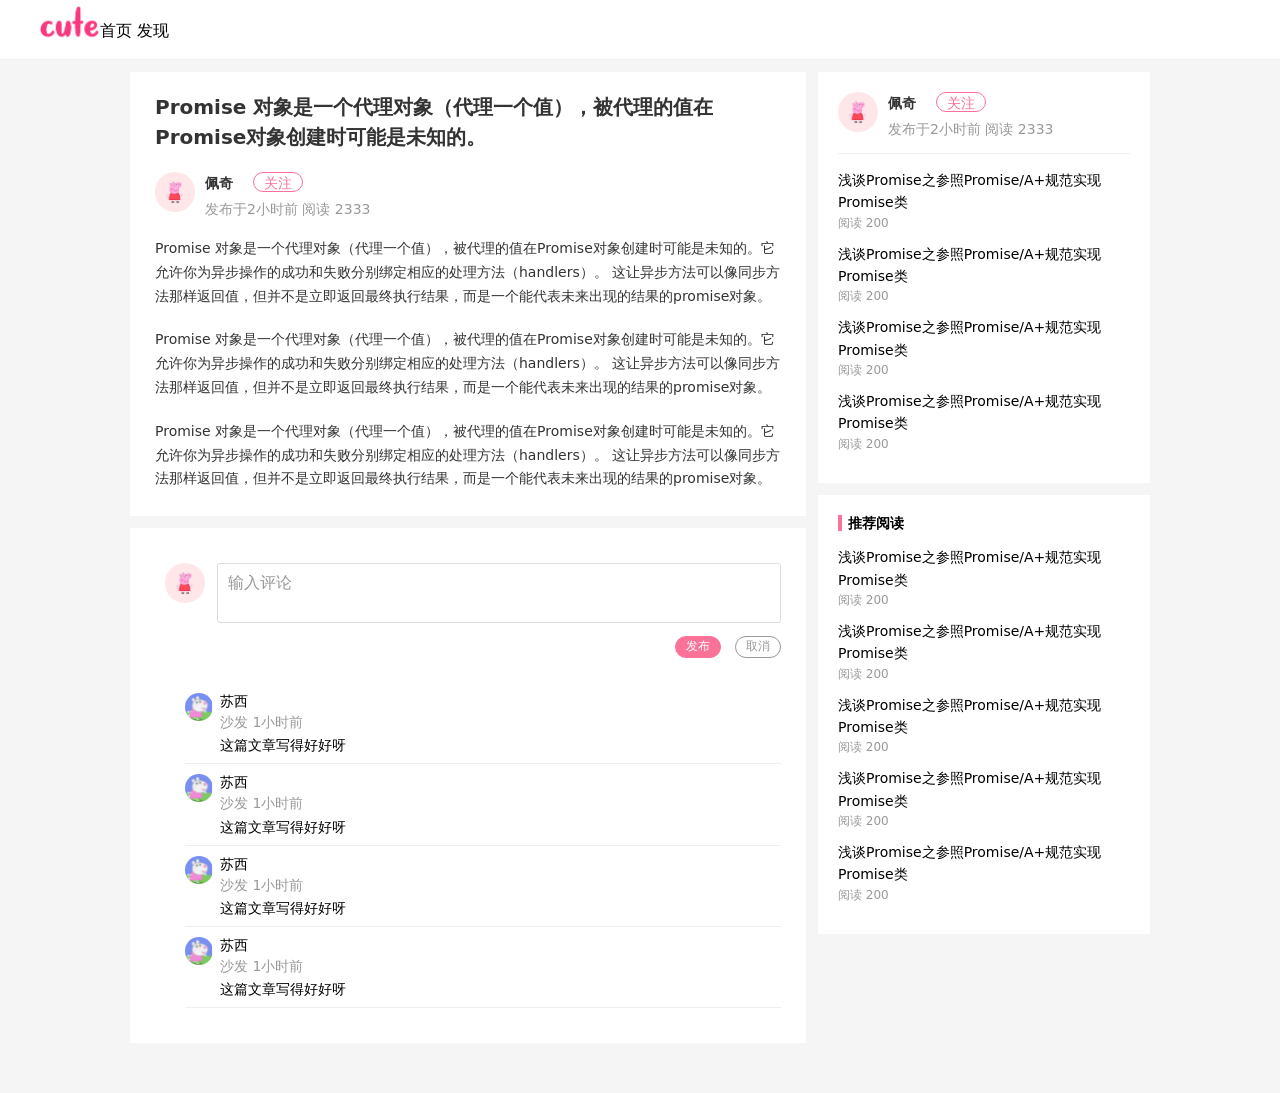
==== commit de8f4f8f: "feature: 文章详情页-侧边栏样式" ====
--- a/frontend/cute-blog-vanillajs/article.html
+++ b/frontend/cute-blog-vanillajs/article.html
@@ -98,59 +98,64 @@
                 </div>
             </main>
             <aside class="my-aside">
-                <div class="section-wrapper section-aside">
+                <div class="section-wrapper section-aside section-aside-author">
                     <div class="author-wrapper">
                         <div class="img-wrapper">
-                            <img src="" alt="author-avatar">
+                            <img class="author-avatar" src="./images/avatar-peppa.png" alt="author-avatar">
                         </div>
                         <div class="info-wrapper">
                             <div class="row">
                                 <span class="name">佩奇</span>
                                 <button class="btn-follow">关注</button>
                             </div>
-                            <div class="row">
+                            <div class="row row-time">
                                 <span class="time">发布于2小时前</span>
                                 <span class="read-num">阅读 2333</span>
                             </div>
                         </div>
                     </div>
+                    <hr class="author-line">
                     <div class="recommend-list">
                         <div class="recommend-item">
                             <h4>浅谈Promise之参照Promise/A+规范实现Promise类</h4>
-                            <span>阅读 200</span>
+                            <span class="time">阅读 200</span>
                         </div>
                         <div class="recommend-item">
                             <h4>浅谈Promise之参照Promise/A+规范实现Promise类</h4>
-                            <span>阅读 200</span>
+                            <span class="time">阅读 200</span>
                         </div>
                         <div class="recommend-item">
                             <h4>浅谈Promise之参照Promise/A+规范实现Promise类</h4>
-                            <span>阅读 200</span>
+                            <span class="time">阅读 200</span>
                         </div>
                         <div class="recommend-item">
                             <h4>浅谈Promise之参照Promise/A+规范实现Promise类</h4>
-                            <span>阅读 200</span>
+                            <span class="time">阅读 200</span>
                         </div>
                     </div>
                 </div>
                 <div class="section-wrapper section-aside">
-                    <div class="section-title">推荐阅读</div>
+                    <div class="section-title section-recommend-title">推荐阅读</div>
                     <div class="recommend-list">
                         <div class="recommend-item">
                             <h4>浅谈Promise之参照Promise/A+规范实现Promise类</h4>
-                            <span>阅读 200</span>
+                            <span class="time">阅读 200</span>
                         </div>
                         <div class="recommend-item">
                             <h4>浅谈Promise之参照Promise/A+规范实现Promise类</h4>
-                            <span>阅读 200</span>
+                            <span class="time">阅读 200</span>
                         </div>
                         <div class="recommend-item">
                             <h4>浅谈Promise之参照Promise/A+规范实现Promise类</h4>
-                            <span>阅读 200</span>
+                            <span class="time">阅读 200</span>
                         </div>
                         <div class="recommend-item">
                             <h4>浅谈Promise之参照Promise/A+规范实现Promise类</h4>
-                            <span>阅读 200</span>
+                            <span class="time">阅读 200</span>
+                        </div>
+                        <div class="recommend-item">
+                            <h4>浅谈Promise之参照Promise/A+规范实现Promise类</h4>
+                            <span class="time">阅读 200</span>
                         </div>
                     </div>
                 </div>
--- a/frontend/cute-blog-vanillajs/styles/pages/article.css
+++ b/frontend/cute-blog-vanillajs/styles/pages/article.css
@@ -63,7 +63,7 @@
 .info-wrapper .name {
   font-size: 14px;
   font-weight: bold;
-  color: #666;
+  color: #333;
 }
 
 .btn-follow {
@@ -180,3 +180,46 @@
   margin-bottom: 7px;
   color: #999;
 }
+
+/* 侧边推荐位 */
+.section-aside {
+  margin-bottom: 12px;
+  padding: 20px;
+}
+
+.section-aside-author .author-wrapper {
+  margin-bottom: 16px;
+}
+
+.author-line {
+  border: none;
+  height: 1px;
+  background: #eee;
+}
+
+.recommend-list {
+  margin-top: 15px;
+}
+
+.section-recommend-title {
+  border-left: 4px solid #fa7199;
+  padding-left: 6px;
+  font-size: 14px;
+  font-weight: bold;
+}
+
+.recommend-item {
+  margin-bottom: 12px;
+}
+
+.recommend-item h4 {
+  font-size: 14px;
+  font-weight: normal;
+  line-height: 1.6;
+}
+
+.recommend-item .time {
+  color: #999;
+  margin-top: 5px;
+  font-size: 12px;
+}
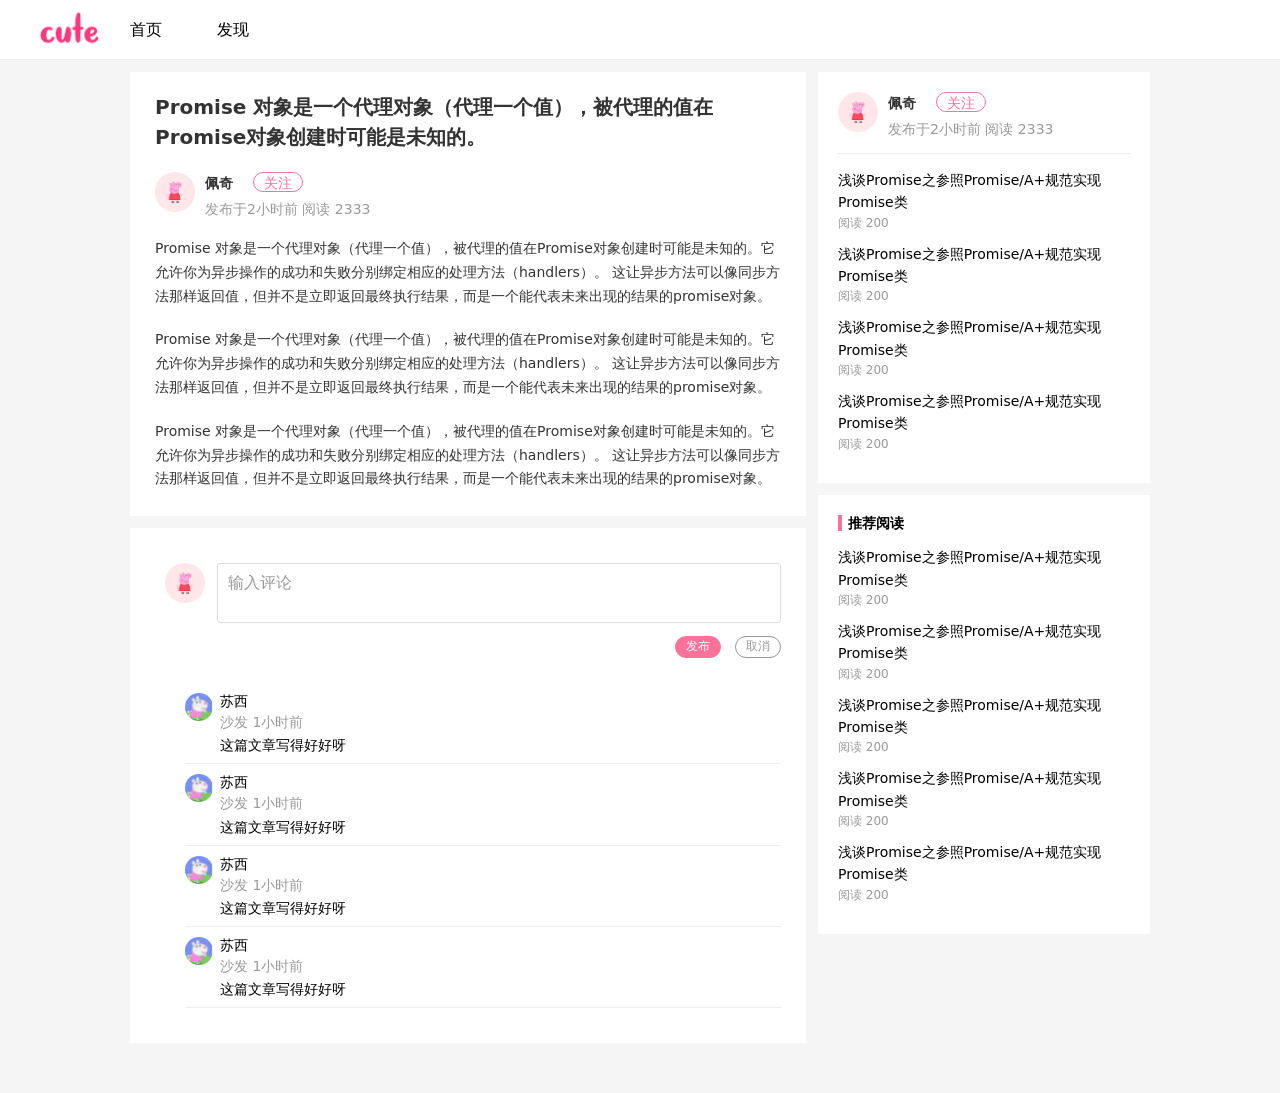
==== commit fd25ba92: "top nav" ====
--- a/frontend/cute-blog-vanillajs/article.html
+++ b/frontend/cute-blog-vanillajs/article.html
@@ -14,10 +14,10 @@
 <body>
     <div class="page-wrapper page-article-detail">
         <div class="top-nav">
-            <img class="logo" src="./images/logo.png" alt="logo">
+            <a href="./index.html"><img class="logo" src="./images/logo.png" alt="logo"></a>
             <div class="nav-wrapper">
-                <div class="nav-item nav-item_active">首页</div>
-                <div class="nav-item">发现</div>
+                <a class="nav-item" href="./index.html">首页</a>
+                <a class="nav-item" href="./explore.html">发现</a>
             </div>
         </div>
         <div class="main-wrapper">
--- a/frontend/cute-blog-vanillajs/styles/common/common.css
+++ b/frontend/cute-blog-vanillajs/styles/common/common.css
@@ -9,6 +9,10 @@
 
 .page-wrapper {
   padding-bottom: 50px;
+}
+
+.main-wrapper {
+  margin-top: 12px;
 }
 
 .section-wrapper {
@@ -28,18 +32,25 @@
   width: 60px;
   height: 49px;
   margin-left: 40px;
+  top: 6px;
 }
 
 .nav-wrapper {
   /* display: inline-block; */
-  width: 1080px;
+  width: 1020px;
   margin: auto;
   vertical-align: top;
+  cursor: pointer;
+}
+
+.top-nav a.nav-item_active {
+  color: #fb7299;
 }
 
 .nav-item {
   display: inline-block;
-  vertical-align: middle;
+  vertical-align: top;
+  margin-right: 50px;
 }
 
 input,
@@ -104,3 +115,12 @@
 a:visited {
   color: inherit;
 }
+
+.cute-tag {
+  padding: 10px 16px;
+  font-size: 14px;
+  border: 1px solid #999;
+  border-radius: 4px;
+  color: #777;
+  cursor: pointer;
+}
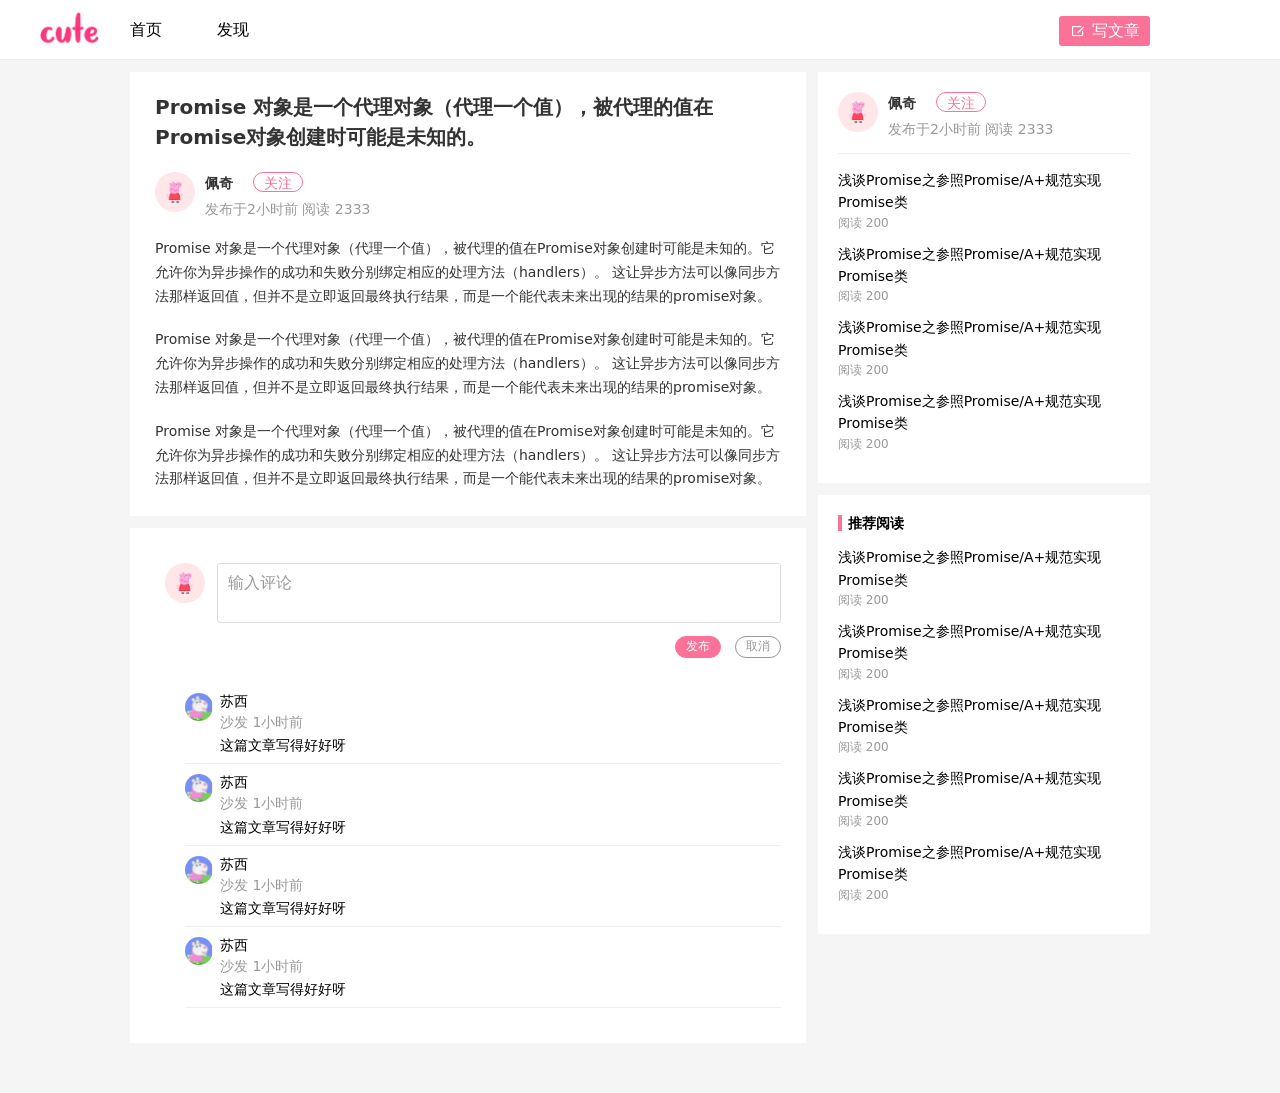
==== commit 5254d711: "feature: tap nav edit btn" ====
--- a/frontend/cute-blog-vanillajs/article.html
+++ b/frontend/cute-blog-vanillajs/article.html
@@ -18,6 +18,12 @@
             <div class="nav-wrapper">
                 <a class="nav-item" href="./index.html">首页</a>
                 <a class="nav-item" href="./explore.html">发现</a>
+                <a href="./write.html" class="btn-write-wrapper">
+                    <button class="cute-btn-basic nav-btn-write">
+                        <span class="icon-btn iconfont icon-editor"></span> 
+                        <span>写文章</span>
+                    </button>
+                </a>
             </div>
         </div>
         <div class="main-wrapper">
--- a/frontend/cute-blog-vanillajs/styles/common/common.css
+++ b/frontend/cute-blog-vanillajs/styles/common/common.css
@@ -53,6 +53,25 @@
   margin-right: 50px;
 }
 
+.btn-write-wrapper {
+  float: right;
+}
+
+.btn-write-wrapper .nav-btn-write {
+  height: auto;
+  padding-top: 6px;
+  padding-bottom: 6px;
+  padding-left: 10px;
+  padding-right: 10px;
+  line-height: 1;
+}
+.nav-btn-write span{
+  vertical-align: middle;
+}
+.icon-btn {
+  font-size: 18px;
+}
+
 input,
 textarea {
   border-radius: 3px;
@@ -102,6 +121,17 @@
   box-shadow: 1px 2px 1px 2px #e65c83;
 }
 
+.cute-btn-basic {
+  height: 40px;
+  line-height: 40px;
+  border: none;
+  border-radius: 3px;
+  background: #fb7299;
+  color: #fff;
+  outline: none;
+  cursor: pointer;
+}
+
 .cute-btn:active {
   /* background: #e65c83; */
   transform: translateY(1px);
